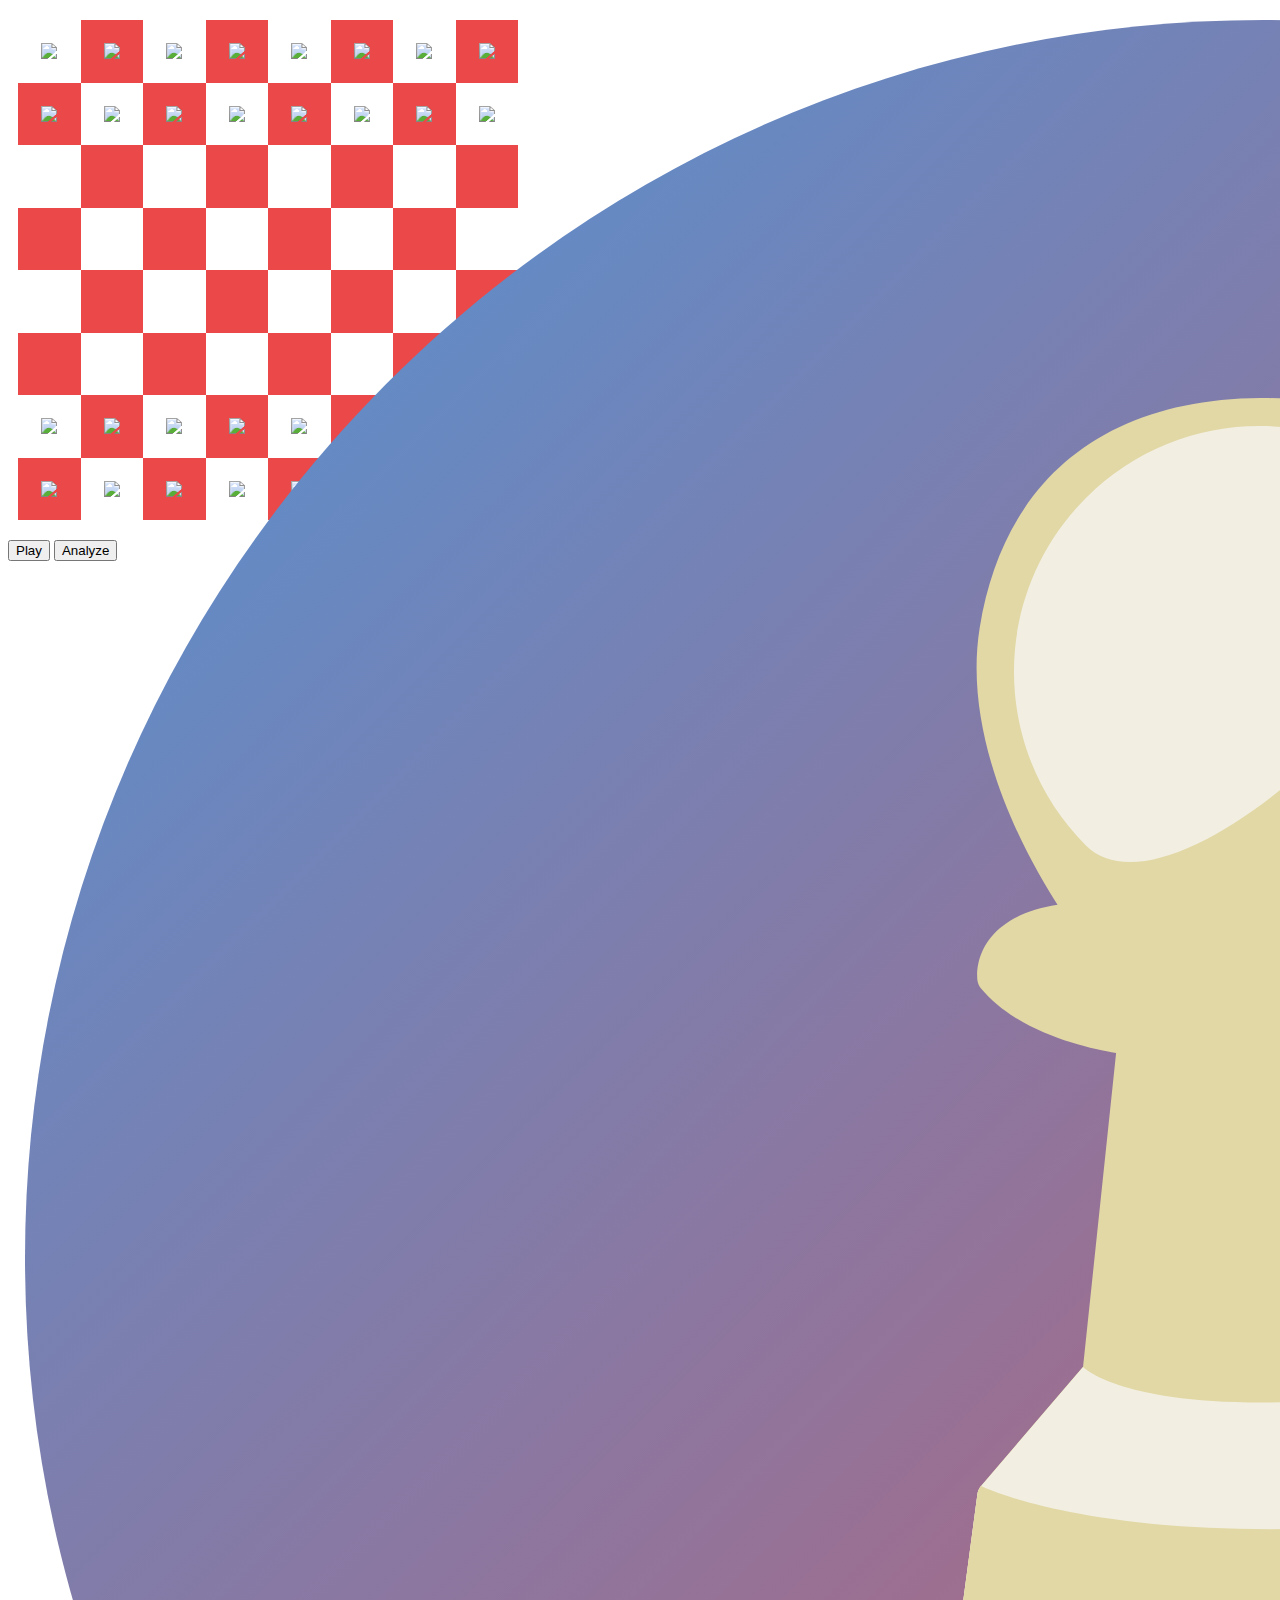
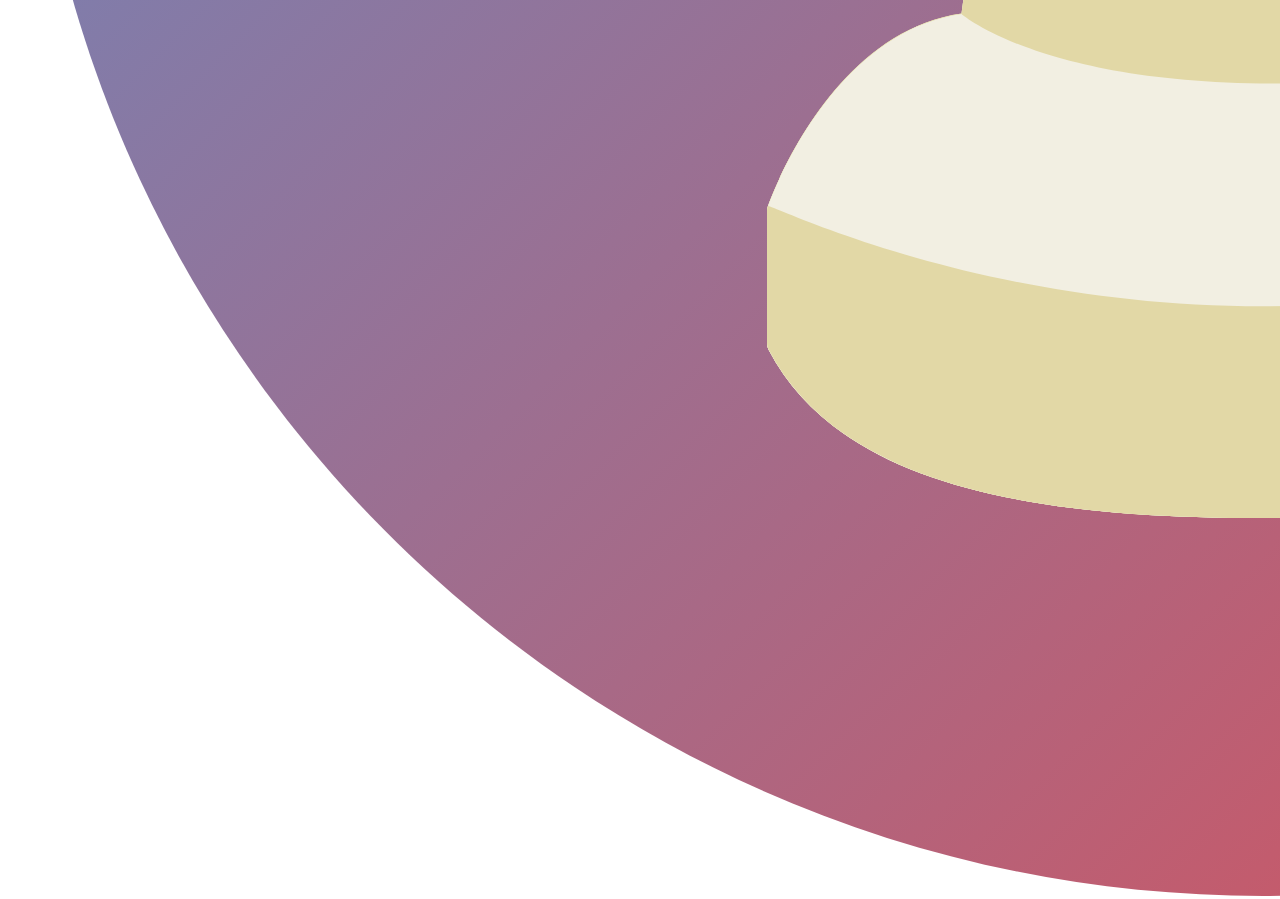
==== home.html @ 56b0ca49 "Add: Home page and a bunch of other stuff" ====
<!DOCTYPE html>
<html lang="en">
	<!-- HEAD -->
    <head>
        <meta charset="UTF-8">
        <meta name="viewport" content="width=device-width, initial-scale=1.0">
        <title>Home - MasterChess</title>
		<link rel="icon" href="resource/msc.png" type="image/png">

        <!-- Load Tailwind CSS via CDN -->
        <script src="https://cdn.tailwindcss.com"></script>
        <script>
            tailwind.config = {
                theme: {
                    extend: {
                        colors: {
                            primary: {
                                DEFAULT: '#4c1d95',
                                foreground: '#ffffff',
                            },
                            card: '#ffffff',
                            input: '#f3f4f6',
                            border: '#d1d5db',
                            muted: {
                                foreground: '#6b7280',
                            },
                        },
                    },
                },
            }
        </script>

        <!-- Load Firebase via CDN -->
        <script src="https://www.gstatic.com/firebasejs/8.10.0/firebase-app.js"></script>
        <script src="https://www.gstatic.com/firebasejs/8.10.0/firebase-auth.js"></script>
        <script src="https://www.gstatic.com/firebasejs/8.10.0/firebase-database.js"></script>

        <!-- Load our custom JavaScript -->
        <script src="home.js"></script>

        <style>
            .error-message {
                color: #D85550
                /* font-size: 0.875rem; Optional: Adjust the font size */
                /* margin-top: 0.5rem; Optional: Adjust the margin */
            }
        </style>
    </head>

	<!-- BODY -->
	<body>
		<img aria-hidden="true" alt="chess-queen" src="resource/msc.svg" class="h-12 w-12 bg-gradient-to-br from-[#ffffff] to-[#ffffff] rounded-full p-1 logo">

		<div class="flex items-center justify-center min-h-screen bg-gradient-to-b from-[#4c1d95] to-[#164e63]">
		<div class="flex rounded-lg overflow-hidden shadow-lg bg-gradient-to-b from-[#4e95d9] to-[#ea4849]" style="width: 1000px; height: 600px;">
			<div class="flex items-center justify-center" style="flex: 1;">
					<div class="bg-white w-full h-full flex items-center justify-center">
						<div class="rounded-lg flex items-center justify-center bg-gradient-to-br from-[#4c1d95] to-[#164e63]" style="width: 520px; height: 520px;">
							<div id="chessBoard" class="items-center justify-center">
							</div>
						</div>
					</div>
			</div>
			<div class="flex flex-col justify-center items-center p-10">
				<button class="bg-white text-[#000000] text-2xl font-bold rounded-lg py-3 px-6 mb-4" onclick="window.location.href='play.html'">Play</button>
				<button class="bg-white text-[#000000] text-2xl font-bold rounded-lg py-3 px-6 mb-4" onclick="window.location.href='analyze.html'">Analyze</button>
			</div>
		</div>
		</div>

		<style>
		#chessBoard {
			width: 500px;
			height: 500px;
			margin: 20px auto;
			display: grid;
			grid-template-columns: repeat(8, 1fr);
			grid-template-rows: repeat(8, 1fr);
		}
		.square {
			width: 62.5px;
			height: 62.5px;
			display: flex;
			justify-content: center;
			align-items: center;
			cursor: pointer;
		}
		.logo {
			position: absolute;
			top: 20px;
			left: 20px;
		}
		</style>
	</body>

</html>
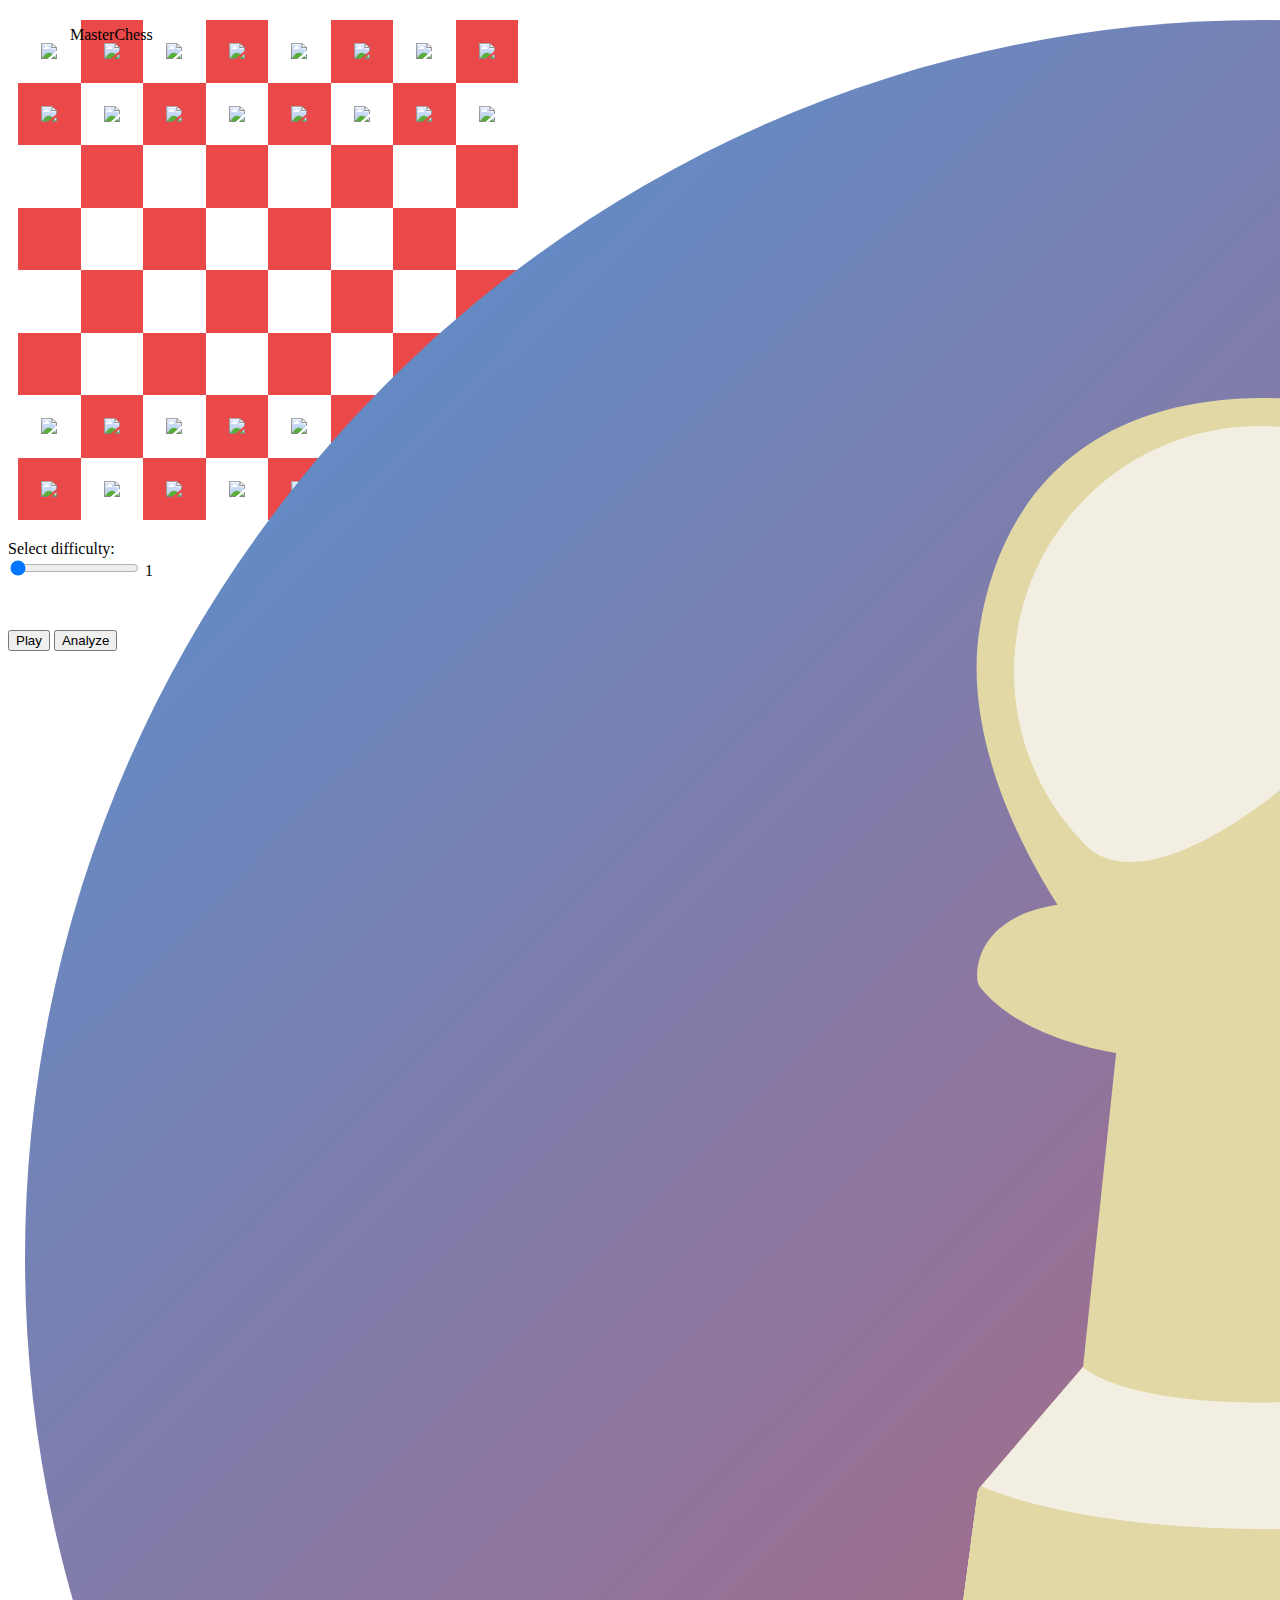
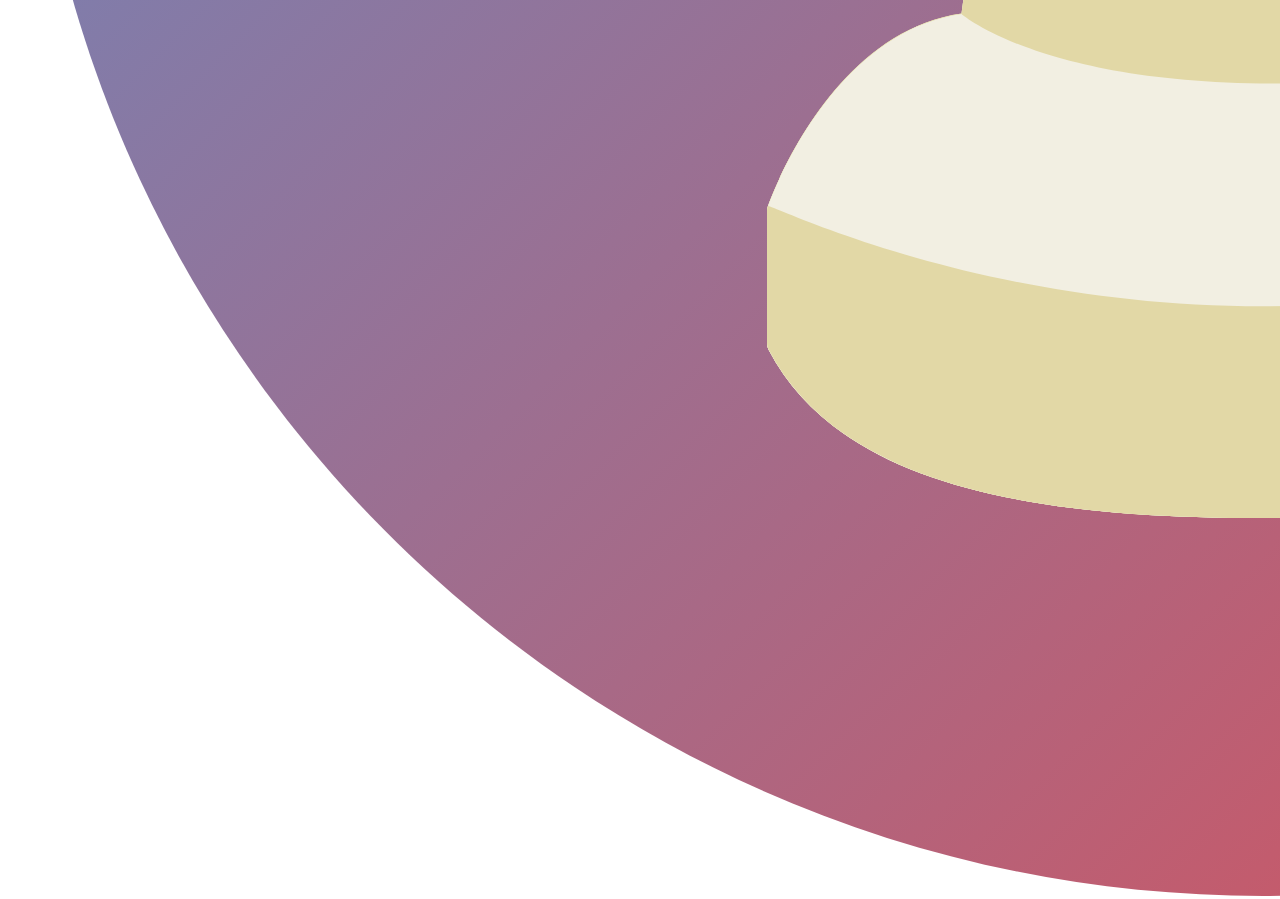
==== commit fd344437: "Add: Play and Stockfish" ====
--- a/home.html
+++ b/home.html
@@ -49,23 +49,31 @@
 
 	<!-- BODY -->
 	<body>
-		<img aria-hidden="true" alt="chess-queen" src="resource/msc.svg" class="h-12 w-12 bg-gradient-to-br from-[#ffffff] to-[#ffffff] rounded-full p-1 logo">
+		<div class="flex items-center justify-center min-h-screen bg-gradient-to-b from-[#4c1d95] to-[#164e63]">
+			<div class="flex items-center p-4">
+				<img aria-hidden="true" alt="chess-queen" src="resource/msc.svg" class="h-12 w-12 bg-gradient-to-br from-[#ffffff] to-[#ffffff] rounded-full p-1 logo">
+				<span class="ml-4 text-white text-2xl font-bold title">MasterChess</span>
+			</div>
 
-		<div class="flex items-center justify-center min-h-screen bg-gradient-to-b from-[#4c1d95] to-[#164e63]">
-		<div class="flex rounded-lg overflow-hidden shadow-lg bg-gradient-to-b from-[#4e95d9] to-[#ea4849]" style="width: 1000px; height: 600px;">
-			<div class="flex items-center justify-center" style="flex: 1;">
-					<div class="bg-white w-full h-full flex items-center justify-center">
-						<div class="rounded-lg flex items-center justify-center bg-gradient-to-br from-[#4c1d95] to-[#164e63]" style="width: 520px; height: 520px;">
-							<div id="chessBoard" class="items-center justify-center">
+			<div class="flex rounded-lg overflow-hidden shadow-lg bg-gradient-to-b from-[#4e95d9] to-[#ea4849]" style="width: 1000px; height: 600px;">
+				<div class="flex items-center justify-center " style="flex: 1;">
+						<div class="bg-white w-full h-full flex items-center justify-center">
+							<div class="rounded-lg flex items-center justify-center bg-gradient-to-br from-[#4c1d95] to-[#164e63]" style="width: 520px; height: 520px;">
+								<div id="chessBoard" class="items-center justify-center">
+								</div>
 							</div>
 						</div>
+				</div>
+				<div class="flex flex-col justify-center items-center p-10">
+					<label for="slider" class="text-white text-xl font-bold mt-4">Select difficulty:</label>
+					<div class="flex items-center mt-2 space-after">
+						<input type="range" id="slider" name="slider" min="1" max="8" value="1" class="mr-2">
+						<span id="sliderValue" class="text-white text-xl font-bold">1</span>
 					</div>
+					<button id="playButton" class="bg-white text-[#000000] text-2xl font-bold rounded-lg py-3 px-6 mb-4">Play</button>
+					<button id="analyzeButton" class="bg-white text-[#000000] text-2xl font-bold rounded-lg py-3 px-6 mb-4">Analyze</button>
+				</div>
 			</div>
-			<div class="flex flex-col justify-center items-center p-10">
-				<button class="bg-white text-[#000000] text-2xl font-bold rounded-lg py-3 px-6 mb-4" onclick="window.location.href='play.html'">Play</button>
-				<button class="bg-white text-[#000000] text-2xl font-bold rounded-lg py-3 px-6 mb-4" onclick="window.location.href='analyze.html'">Analyze</button>
-			</div>
-		</div>
 		</div>
 
 		<style>
@@ -77,6 +85,7 @@
 			grid-template-columns: repeat(8, 1fr);
 			grid-template-rows: repeat(8, 1fr);
 		}
+
 		.square {
 			width: 62.5px;
 			height: 62.5px;
@@ -85,11 +94,22 @@
 			align-items: center;
 			cursor: pointer;
 		}
+
 		.logo {
 			position: absolute;
 			top: 20px;
 			left: 20px;
 		}
+
+		.title {
+			position: absolute;
+			top: 26px;
+			left: 70px;
+		}
+
+		.space-after {
+			margin-bottom: 50px; /* Adjust the value as needed */
+		}
 		</style>
 	</body>
 
